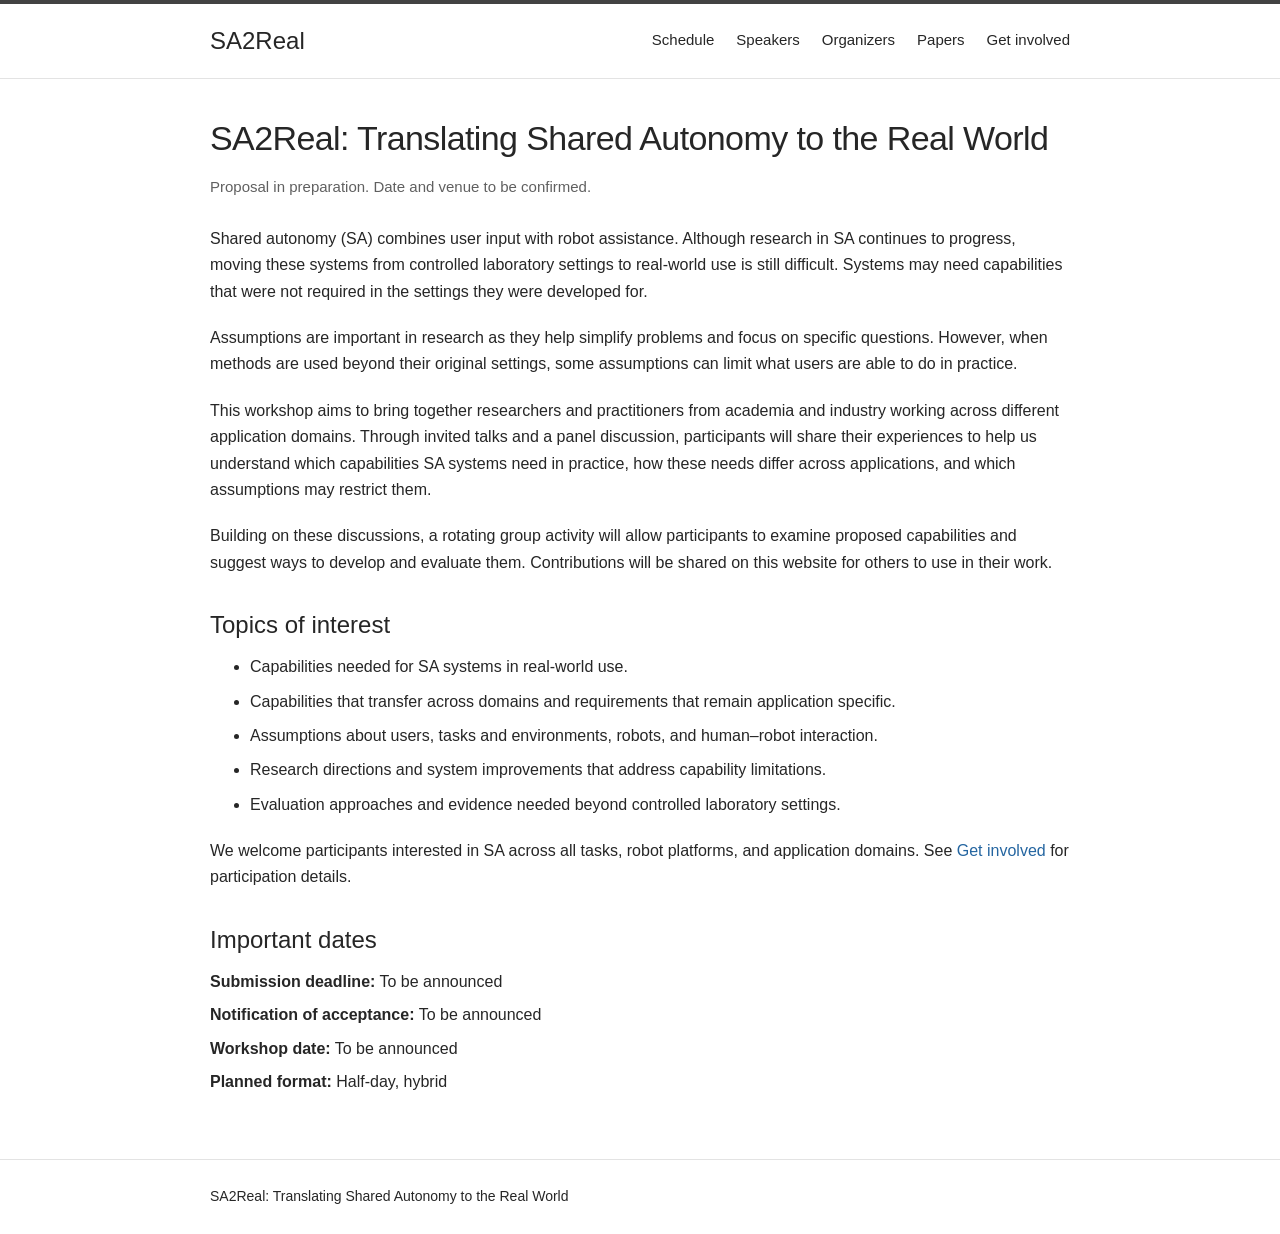
==== index.html @ 27508295 "initial commit" ====
<!doctype html>
<html lang="en">
<head>
  <meta charset="utf-8">
  <meta name="viewport" content="width=device-width, initial-scale=1">
  <meta name="description" content="SA2Real: Translating Shared Autonomy to the Real World. Proposed HRI 2027 workshop.">
  <title>Home | SA2Real</title>
  <link rel="stylesheet" href="style.css">
</head>
<body>
  <a class="skip-link" href="#content">Skip to content</a>

  <!-- NAVIGATION: the same navigation appears on every page. -->
  <header class="site-header">
    <div class="container header-inner">
      <a class="site-title" href="index.html">SA2Real</a>
      <nav aria-label="Main navigation">
        <a href="schedule.html">Schedule</a>
        <a href="speakers.html">Speakers</a>
        <a href="organizers.html">Organizers</a>
        <a href="papers.html">Papers</a>
        <a href="participate.html">Get involved</a>
      </nav>
    </div>
  </header>

  <!-- PAGE CONTENT: edit the text between <main> and </main>. -->
  <main id="content" class="container">
    <h1>SA2Real: Translating Shared Autonomy to the Real World</h1>
    <!-- <p class="subtitle">Proposed half-day workshop at HRI 2027</p> -->
    <p class="status">Proposal in preparation. Date and venue to be confirmed.</p>

    <!-- ABOUT: edit the workshop description here. -->
    <p>Shared autonomy (SA) combines user input with robot assistance. Although research in SA continues to progress, moving these systems from controlled laboratory settings to real-world use is still difficult. Systems may need capabilities that were not required in the settings they were developed for.</p>

    <p>Assumptions are important in research as they help simplify problems and focus on specific questions. However, when methods are used beyond their original settings, some assumptions can limit what users are able to do in practice.</p>

    <p>This workshop aims to bring together researchers and practitioners from academia and industry working across different application domains. Through invited talks and a panel discussion, participants will share their experiences to help us understand which capabilities SA systems need in practice, how these needs differ across applications, and which assumptions may restrict them.</p>

    <p>Building on these discussions, a rotating group activity will allow participants to examine proposed capabilities and suggest ways to develop and evaluate them. Contributions will be shared on this website for others to use in their work.</p>

    <h2>Topics of interest</h2>
    <ul>
      <li>Capabilities needed for SA systems in real-world use.</li>
      <li>Capabilities that transfer across domains and requirements that remain application specific.</li>
      <li>Assumptions about users, tasks and environments, robots, and human–robot interaction.</li>
      <li>Research directions and system improvements that address capability limitations.</li>
      <li>Evaluation approaches and evidence needed beyond controlled laboratory settings.</li>
    </ul>

    <p>We welcome participants interested in SA across all tasks, robot platforms, and application domains. See <a href="participate.html">Get involved</a> for participation details.</p>

    <!-- DATES: replace "To be announced" when dates are confirmed. -->
    <h2>Important dates</h2>
    <ul class="dates">
      <li><strong>Submission deadline:</strong> To be announced</li>
      <li><strong>Notification of acceptance:</strong> To be announced</li>
      <li><strong>Workshop date:</strong> To be announced</li>
      <li><strong>Planned format:</strong> Half-day, hybrid</li>
    </ul>
  </main>

  <footer class="site-footer">
    <div class="container">
      <p>SA2Real: Translating Shared Autonomy to the Real World<br>
      <!-- <span class="muted">Proposed HRI 2027 workshop</span></p> -->
    </div>
  </footer>
</body>
</html>
---- style.css ----
/* SHARED STYLES: all pages use this file. */

/* Change these values to adjust the colour and reading width. */
:root {
  --text: #262626;
  --muted: #606060;
  --link: #2465a0;
  --border: #e3e3e3;
  --width: 860px;
}

/* Basic typography and page layout. */
* { box-sizing: border-box; }
body {
  margin: 0;
  background: #fff;
  color: var(--text);
  font-family: -apple-system, BlinkMacSystemFont, "Segoe UI", Arial, sans-serif;
  font-size: 16px;
  line-height: 1.65;
}
.container { width: min(var(--width), calc(100% - 40px)); margin: 0 auto; }
a { color: var(--link); text-decoration: none; }
a:hover { text-decoration: underline; }
a:focus-visible { outline: 2px solid var(--link); outline-offset: 4px; }
p, ul, ol { margin: 0 0 20px; }
li { margin-bottom: 8px; }
h1, h2 { font-weight: 500; line-height: 1.25; }
h1 { font-size: 34px; margin: 0 0 16px; letter-spacing: -0.6px; }
h2 { font-size: 24px; margin: 34px 0 14px; }
main { padding-top: 38px; padding-bottom: 44px; min-height: 60vh; }

/* Header and navigation. */
.site-header { border-top: 4px solid #424242; border-bottom: 1px solid var(--border); }
.header-inner { display: flex; align-items: center; justify-content: space-between; gap: 22px; padding: 17px 0; }
.site-title { color: var(--text); font-size: 24px; font-weight: 400; white-space: nowrap; }
nav { display: flex; flex-wrap: wrap; gap: 10px 22px; }
nav a { color: var(--text); font-size: 15px; }
nav a[aria-current="page"] { text-decoration: underline; text-underline-offset: 5px; }

/* Page details. */
.subtitle { font-size: 18px; margin-bottom: 8px; }
.status, .muted { color: var(--muted); }
.status { font-size: 15px; margin-bottom: 26px; }
.dates { list-style: none; padding: 0; }
.dates li { margin-bottom: 7px; }

/* Schedule table. */
table { width: 100%; border-collapse: collapse; margin: 24px 0; }
caption { text-align: left; color: var(--muted); margin-bottom: 10px; }
th, td { border: 1px solid var(--border); padding: 10px 14px; text-align: left; }
th { background: #f5f5f5; font-weight: 600; }
td:first-child { white-space: nowrap; }

/* Footer and keyboard accessibility. */
.site-footer { border-top: 1px solid var(--border); padding: 25px 0; font-size: 14px; }
.site-footer p { margin: 0; }
.skip-link { position: absolute; left: 16px; top: -100px; background: white; padding: 8px 12px; }
.skip-link:focus { top: 8px; }

/* Small screens: let the navigation wrap below the title. */
@media (max-width: 640px) {
  .header-inner { flex-direction: column; align-items: flex-start; gap: 10px; }
  nav { gap: 8px 18px; }
  h1 { font-size: 28px; }
  h2 { font-size: 22px; }
  main { padding-top: 28px; }
  th, td { padding: 9px 8px; font-size: 14px; }
}
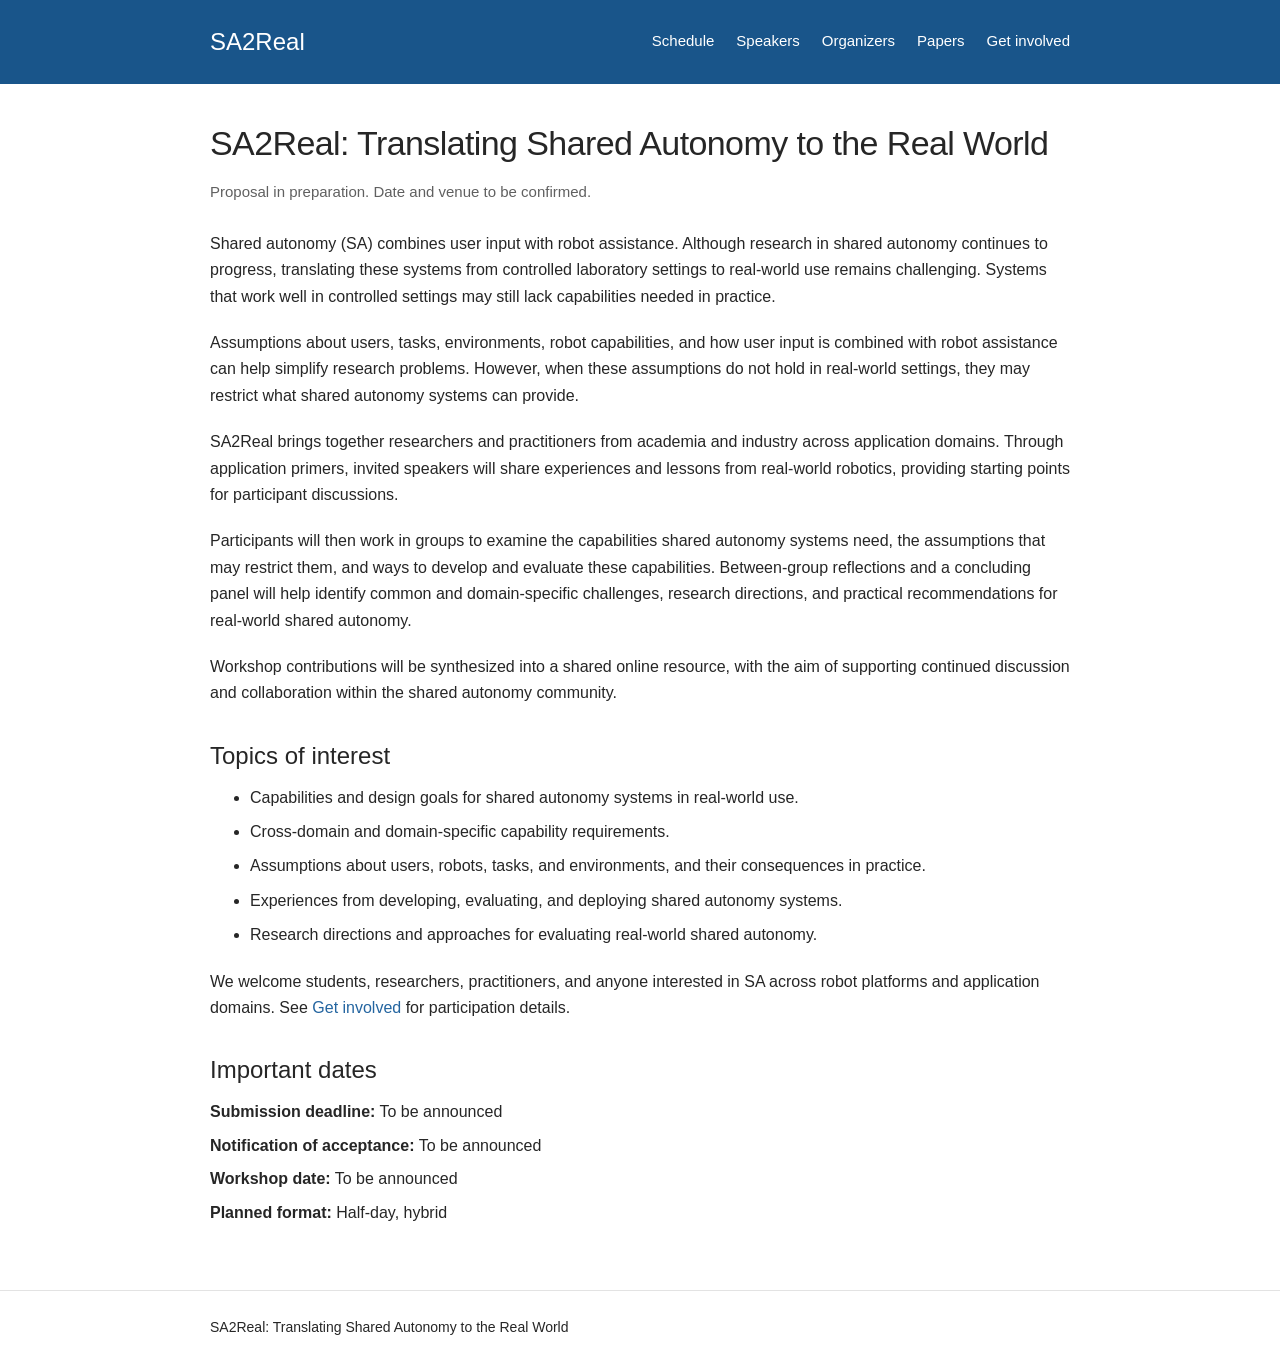
==== commit fbc73ad7: "format updated and images added" ====
--- a/index.html
+++ b/index.html
@@ -30,25 +30,58 @@
     <!-- <p class="subtitle">Proposed half-day workshop at HRI 2027</p> -->
     <p class="status">Proposal in preparation. Date and venue to be confirmed.</p>
 
-    <!-- ABOUT: edit the workshop description here. -->
-    <p>Shared autonomy (SA) combines user input with robot assistance. Although research in SA continues to progress, moving these systems from controlled laboratory settings to real-world use is still difficult. Systems may need capabilities that were not required in the settings they were developed for.</p>
+    <!-- ABOUT -->
+    <p>
+      Shared autonomy (SA) combines user input with robot assistance. Although research
+      in shared autonomy continues to progress, translating these systems from controlled laboratory
+      settings to real-world use remains challenging. Systems that work well in controlled
+      settings may still lack capabilities needed in practice.
+    </p>
 
-    <p>Assumptions are important in research as they help simplify problems and focus on specific questions. However, when methods are used beyond their original settings, some assumptions can limit what users are able to do in practice.</p>
+    <p>
+      Assumptions about users, tasks, environments, robot capabilities, and how user
+      input is combined with robot assistance can help simplify research problems.
+      However, when these assumptions do not hold in real-world settings, they may
+      restrict what shared autonomy systems can provide.
+    </p>
 
-    <p>This workshop aims to bring together researchers and practitioners from academia and industry working across different application domains. Through invited talks and a panel discussion, participants will share their experiences to help us understand which capabilities SA systems need in practice, how these needs differ across applications, and which assumptions may restrict them.</p>
+    <p>
+      SA2Real brings together researchers and practitioners from academia and industry
+      across application domains. Through application primers, invited speakers will
+      share experiences and lessons from real-world robotics, providing starting points
+      for participant discussions.
+    </p>
 
-    <p>Building on these discussions, a rotating group activity will allow participants to examine proposed capabilities and suggest ways to develop and evaluate them. Contributions will be shared on this website for others to use in their work.</p>
+    <p>
+      Participants will then work in groups to examine the capabilities shared autonomy systems need,
+      the assumptions that may restrict them, and ways to develop and evaluate these
+      capabilities. Between-group reflections and a concluding panel will help identify
+      common and domain-specific challenges, research directions, and practical
+      recommendations for real-world shared autonomy.
+    </p>
 
-    <h2>Topics of interest</h2>
-    <ul>
-      <li>Capabilities needed for SA systems in real-world use.</li>
-      <li>Capabilities that transfer across domains and requirements that remain application specific.</li>
-      <li>Assumptions about users, tasks and environments, robots, and human–robot interaction.</li>
-      <li>Research directions and system improvements that address capability limitations.</li>
-      <li>Evaluation approaches and evidence needed beyond controlled laboratory settings.</li>
-    </ul>
+    <p>
+      Workshop contributions will be synthesized into a shared online resource, with the
+      aim of supporting continued discussion and collaboration within the shared autonomy
+      community.
+    </p>
 
-    <p>We welcome participants interested in SA across all tasks, robot platforms, and application domains. See <a href="participate.html">Get involved</a> for participation details.</p>
+
+  <h2>Topics of interest</h2>
+  <ul>
+    <li>Capabilities and design goals for shared autonomy systems in real-world use.</li>
+    <li>Cross-domain and domain-specific capability requirements.</li>
+    <li>Assumptions about users, robots, tasks, and environments, and their consequences in practice.</li>
+    <li>Experiences from developing, evaluating, and deploying shared autonomy systems.</li>
+    <li>Research directions and approaches for evaluating real-world shared autonomy.</li>
+  </ul>
+
+  <p>
+    We welcome students, researchers, practitioners, and anyone interested in SA
+    across robot platforms and application domains. See
+    <a href="participate.html">Get involved</a> for participation details.
+  </p>
+
 
     <!-- DATES: replace "To be announced" when dates are confirmed. -->
     <h2>Important dates</h2>
--- a/style.css
+++ b/style.css
@@ -67,3 +67,30 @@
   main { padding-top: 28px; }
   th, td { padding: 9px 8px; font-size: 14px; }
 }
+
+
+/* Full-width blue header */
+.site-header {
+  background-color: #19558a;
+  border-top: none;
+  border-bottom: none;
+}
+
+.header-inner {
+  padding-top: 22px;
+  padding-bottom: 22px;
+}
+
+.site-title,
+nav a {
+  color: #ffffff;
+}
+
+nav a:hover {
+  color: #ffffff;
+  text-decoration: underline;
+}
+
+.site-header a:focus-visible {
+  outline-color: #ffffff;
+}
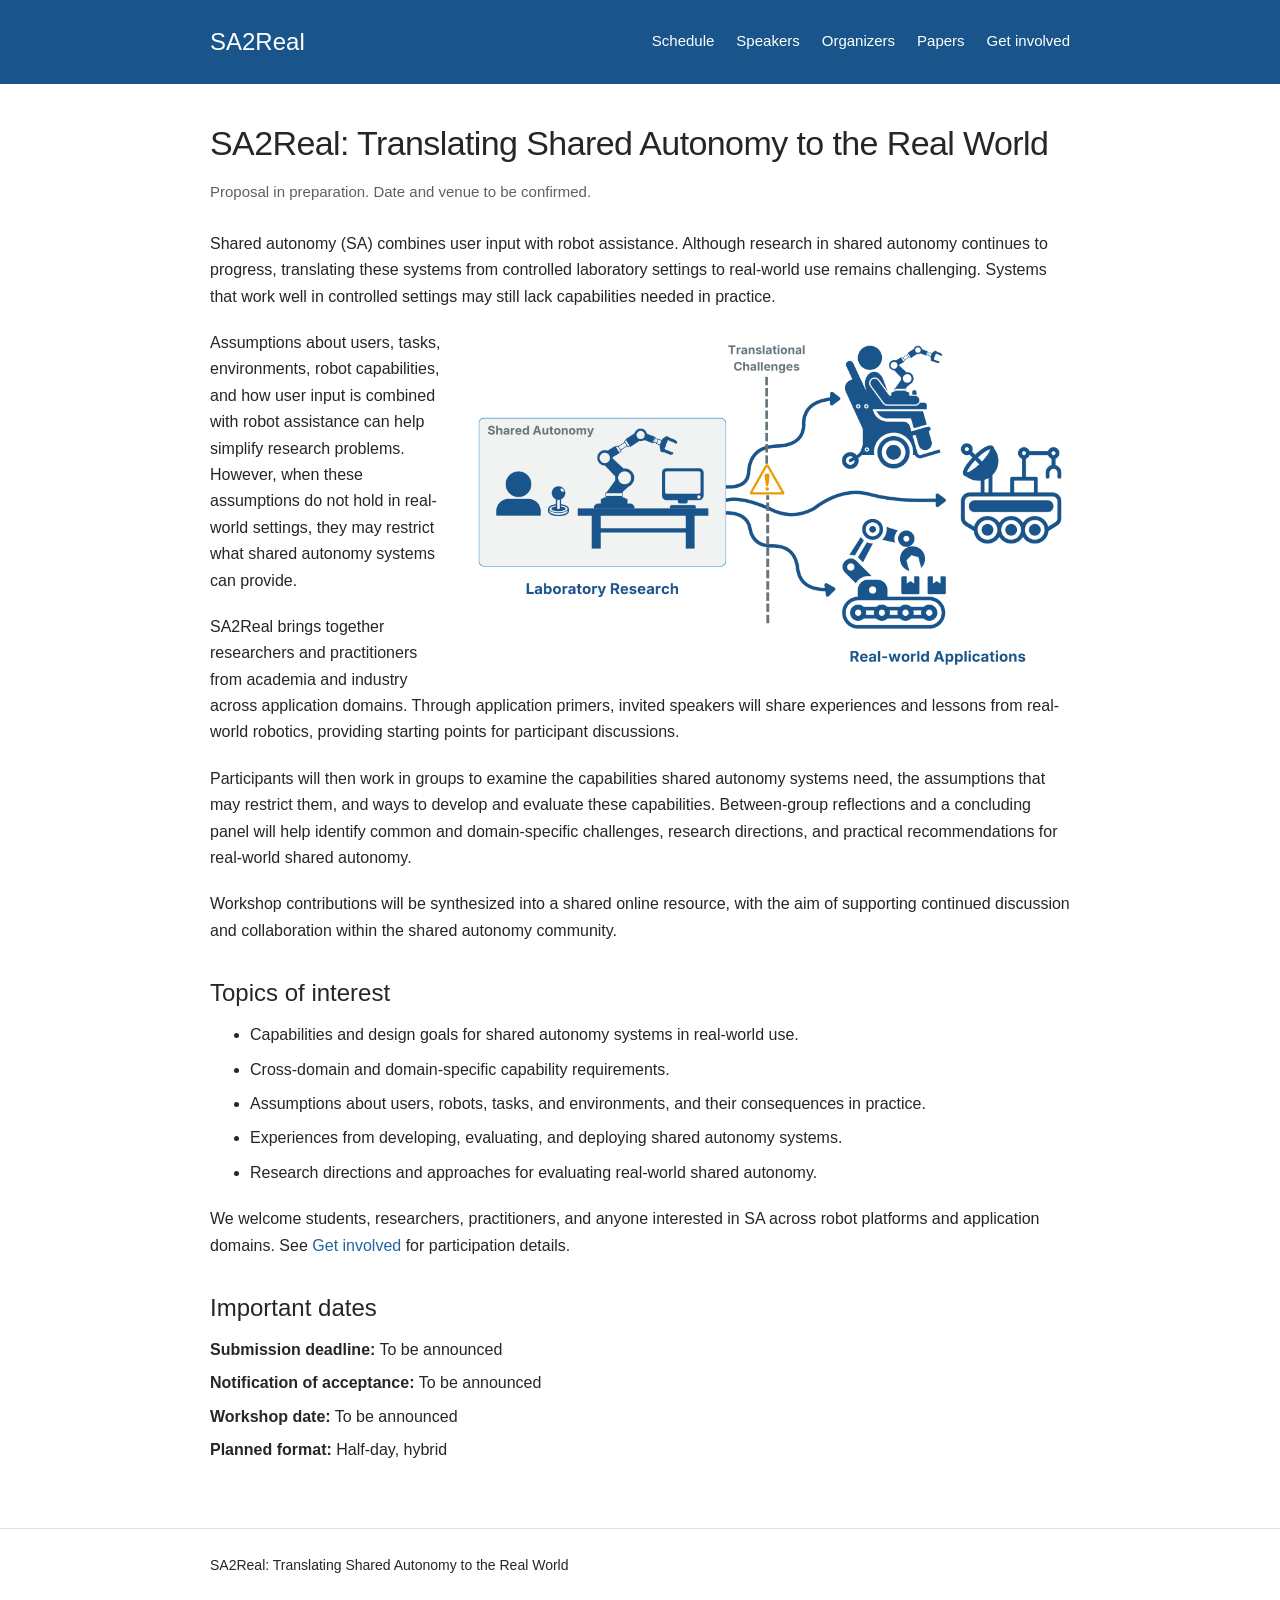
==== commit e42da6ea: "teaser image added" ====
--- a/index.html
+++ b/index.html
@@ -29,6 +29,7 @@
     <h1>SA2Real: Translating Shared Autonomy to the Real World</h1>
     <!-- <p class="subtitle">Proposed half-day workshop at HRI 2027</p> -->
     <p class="status">Proposal in preparation. Date and venue to be confirmed.</p>
+    
 
     <!-- ABOUT -->
     <p>
@@ -37,6 +38,12 @@
       settings to real-world use remains challenging. Systems that work well in controlled
       settings may still lack capabilities needed in practice.
     </p>
+
+    <img
+    src="images/teaser_new.png"
+    alt="Shared autonomy moving from laboratory research to real-world applications."
+    class="intro-teaser"
+  >
 
     <p>
       Assumptions about users, tasks, environments, robot capabilities, and how user
--- a/style.css
+++ b/style.css
@@ -93,4 +93,30 @@
 
 .site-header a:focus-visible {
   outline-color: #ffffff;
-}+}
+
+
+
+.intro-teaser {
+  float: right;
+  width: 90%;
+  max-width: 600px;
+  height: auto;
+  margin: 0.3rem 0 1rem 1.5rem;
+}
+
+/* Start subsequent sections below the image */
+h2 {
+  clear: both;
+}
+
+/* Centre the image on small screens */
+@media (max-width: 700px) {
+  .intro-teaser {
+    float: none;
+    display: block;
+    width: 70%;
+    max-width: 250px;
+    margin: 1rem auto 1.5rem;
+  }
+}
